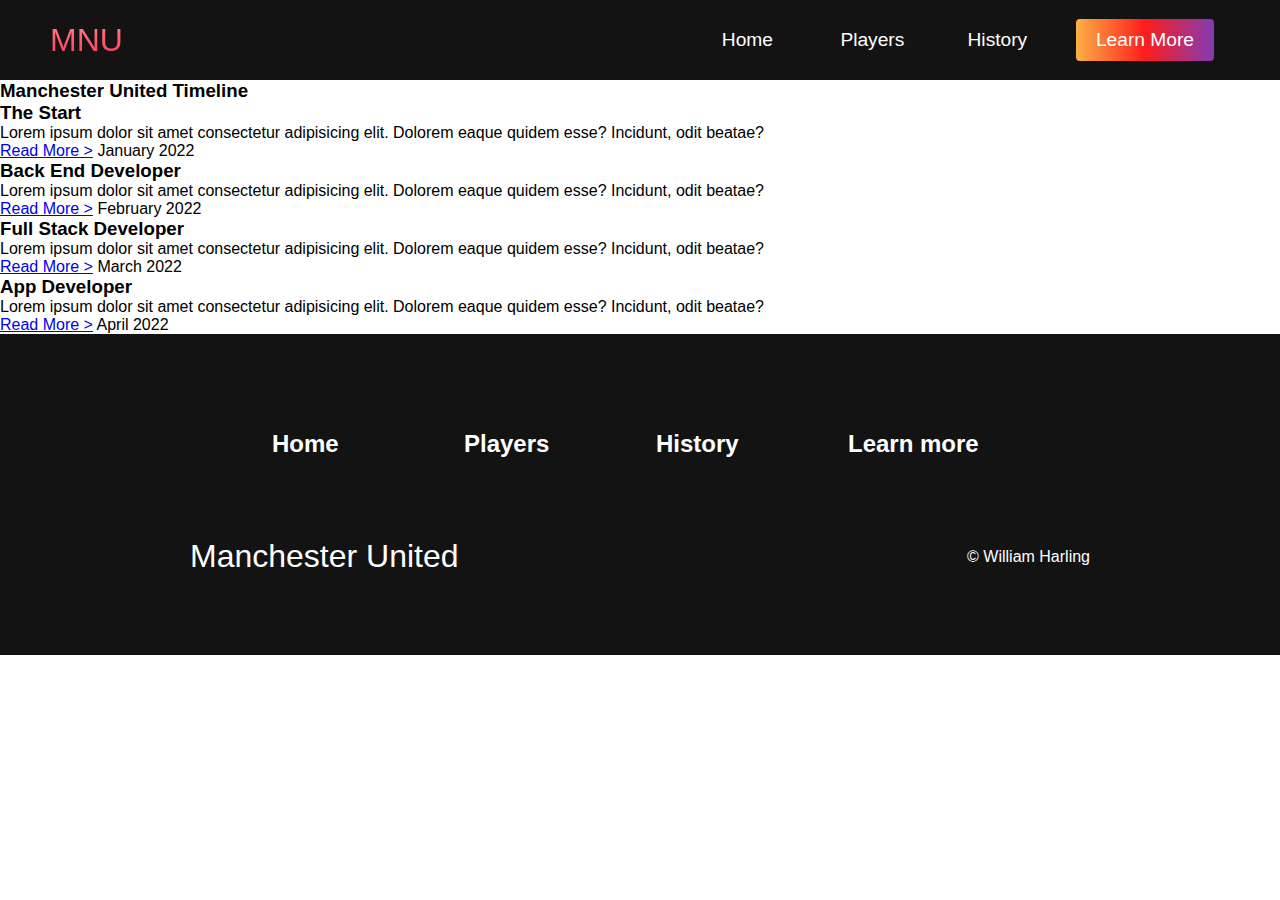
==== history.html @ 0865f935 "v" ====
<!DOCTYPE html>
<html lang="en">
<head>
    <meta charset="UTF-8">
    <meta http-equiv="X-UA-Compatible" content="IE=edge">
    <meta name="viewport" content="width=device-width, initial-scale=1.0">
    <title>Responsive Timeline</title>
    <link rel="stylesheet" href="css/style.css".css>
</head>
<body>
     <!-- Navbaren !-->
     <nav class="navbar">
        <div class="navbar__container">
          <a href="#home" id="navbar__logo">MNU</a>
          <div class="navbar__toggle" id="mobile-menu">
            <span class="bar"></span> <span class="bar"></span>
            <span class="bar"></span>
          </div>
          <ul class="navbar__menu">
            <li class="navbar__item">
              <a href="#home" class="navbar__links" id="home-page">Home</a>
            </li>
            <li class="navbar__item">
              <a href="spelare.html" class="navbar__links" id="about-page">Players</a>
            </li>
            <li class="navbar__item">
              <a href="history.html" class="navbar__links" id="services-page"
                >History</a
              >
            </li>
            <li class="navbar__btn">
              <a href="https://www.manutd.com/" class="button" id="signup" target="_blank">Learn More</a>
            </li>
          </ul>
        </div>
      </nav>
    <div class="mainy">
        <h3 class="heading">Manchester United Timeline</h3>

        <div class="containyr">
            <ul>
                <li>
                    <h3 class="title">The Start</h3>
                    <p>Lorem ipsum dolor sit amet consectetur adipisicing elit. Dolorem eaque quidem esse? Incidunt, odit beatae?</p>
                    <a href="#">Read More ></a>
                    <span class="circle"></span>
                    <span class="date">January 2022</span>
                </li>
                <li>
                    <h3 class="title">Back End Developer</h3>
                    <p>Lorem ipsum dolor sit amet consectetur adipisicing elit. Dolorem eaque quidem esse? Incidunt, odit beatae?</p>
                    <a href="#">Read More ></a>
                    <span class="circle"></span>
                    <span class="date">February 2022</span>
                </li>
                <li>
                    <h3 class="title">Full Stack Developer</h3>
                    <p>Lorem ipsum dolor sit amet consectetur adipisicing elit. Dolorem eaque quidem esse? Incidunt, odit beatae?</p>
                    <a href="#">Read More ></a>
                    <span class="circle"></span>
                    <span class="date">March 2022</span>
                </li>
                <li>
                    <h3 class="title">App Developer</h3>
                    <p>Lorem ipsum dolor sit amet consectetur adipisicing elit. Dolorem eaque quidem esse? Incidunt, odit beatae?</p>
                    <a href="#">Read More ></a>
                    <span class="circle"></span>
                    <span class="date">April 2022</span>
                </li>
            </ul>
        </div>
    </div>
    <div class="footer__container">
        <div class="footer__links">
          <div class="footer__link--wrapper">
            <div class="footer__link--items">
             <a href="#"> <h2>Home</h2></a>            
          </div>
          <div class="footer__link--items">
            <a href="spelare.html"><h2>Players</h2></a>
            
          </div>
        </div>
        <div class="footer__link--wrapper">
          <div class="footer__link--items">
            <a href="history.html"><h2>History</h2></a>

          </div>
          <div class="footer__link--items">
            <a href="#"><h2>Learn more</h2></a>
          
            </div>
          </div>
        </div>
        <section class="social__media">
          <div class="social__media--wrap">
            <div class="footer__logo">
              <a href="/" id="footer__logo">Manchester United</a>
            </div>
            <p class="website__rights">© William Harling</p>
            
          </div>
        </section>
      </div>

      <script src="js/script.js"></script>
</body>
</html>
---- css/style.css ----
* {
  box-sizing: border-box;
  margin: 0;
  padding: 0;
  font-family: 'Kumbh Sans', sans-serif;
  scroll-behavior: smooth;
}

.navbar {
  background: #131313;
  height: 80px;
  display: flex;
  justify-content: center;
  align-items: center;
  font-size: 1.2rem;
  position: sticky;
  top: 0;
  z-index: 999;
}

.navbar__container {
  display: flex;
  justify-content: space-between;
  height: 80px;
  z-index: 1;
  width: 100%;
  max-width: 1300px;
  margin: 0 auto;
  padding: 0 50px;
}

#navbar__logo {
  background-color: #ff8177;
  background-image: linear-gradient(to top, #ff0844 0%, #ffb199 100%);
  background-size: 100%;
  -webkit-background-clip: text;
  background-clip: text;
  -moz-background-clip: text;
  -webkit-text-fill-color: transparent;
  -moz-text-fill-color: transparent;
  display: flex;
  align-items: center;
  cursor: pointer;
  text-decoration: none;
  font-size: 2rem;
}

.navbar__menu {
  display: flex;
  align-items: center;
  list-style: none;
}

.navbar__item {
  height: 80px;
}

.navbar__links {
  color: #fff;
  display: flex;
  align-items: center;
  justify-content: center;
  width: 125px;
  text-decoration: none;
  height: 100%;
  transition: all 0.3s ease;
}

.navbar__btn {
  display: flex;
  justify-content: center;
  align-items: center;
  padding: 0 1rem;
  width: 100%;
}

.button {
  display: flex;
  justify-content: center;
  align-items: center;
  text-decoration: none;
  padding: 10px 20px;
  height: 100%;
  width: 100%;
  border: none;
  outline: none;
  border-radius: 4px;
  background: #833ab4;
  background: -webkit-linear-gradient(to right, #fcb045, #fd1d1d, #833ab4);
  background: linear-gradient(to right, #fcb045, #fd1d1d, #833ab4);
  color: #fff;
  transition: all 0.3s ease;
}

.navbar__links:hover {
  color: #9518fc;
  transition: all 0.3s ease;
}
/* Så att navbaren ska fungera på mobil, när man går in på sidan på mobilen så försvinner alternativen och det blir en hamburgarmeny*/
@media screen and (max-width: 960px) {
  .navbar__container {
    display: flex;
    justify-content: space-between;
    height: 80px;
    z-index: 1;
    width: 100%;
    max-width: 1300px;
    padding: 0;
  }

  .navbar__menu {
    display: grid;
    grid-template-columns: auto;
    margin: 0;
    width: 100%;
    position: absolute;
    top: -1000px;
    opacity: 1;
    transition: all 0.5s ease;
    z-index: -1;
  }

  .navbar__menu.active {
    background: #131313;
    top: 100%;
    opacity: 1;
    transition: all 0.5s ease;
    z-index: 99;
    height: 60vh;
    font-size: 1.6rem;
  }

  #navbar__logo {
    padding-left: 25px;
  }

  .navbar__toggle .bar {
    width: 25px;
    height: 3px;
    margin: 5px auto;
    transition: all 0.3s ease-in-out;
    background: #fff;
  }

  .navbar__item {
    width: 100%;
  }

  .navbar__links {
    text-align: center;
    padding: 2rem;
    width: 100%;
    display: table;
  }

  .navbar__btn {
    padding-bottom: 2rem;
  }

  .button {
    display: flex;
    justify-content: center;
    align-items: center;
    width: 80%;
    height: 80px;
    margin: 0;
  }

  #mobile-menu {
    position: absolute;
    top: 20%;
    right: 5%;
    transform: translate(5%, 20%);
  }

  .navbar__toggle .bar {
    display: block;
    cursor: pointer;
  }

  #mobile-menu.is-active .bar:nth-child(2) {
    opacity: 0;
  }

  #mobile-menu.is-active .bar:nth-child(1) {
    transform: translateY(8px) rotate(45deg);
  }

  #mobile-menu.is-active .bar:nth-child(3) {
    transform: translateY(-8px) rotate(-45deg);
  }
}
.banner {
  background: #672828;
  background: linear-gradient(to right, #a92929, #aa9292);
  padding: 200px 0;
 
}
.banner_players {
  background: #672828;
  background: linear-gradient(to right, #a9298b, #353232);
  padding: 200px 0;
 
}

.banner__container {
  display: flex;
  flex-direction: column;
  justify-content: center;
  align-items: center;
  max-width: 1200px;
  margin: 0 auto;
  height: 90%;
  text-align: center;
  padding: 30px;
}

.banner__heading {
  font-size: 100px;
  margin-bottom: 24px;
  color: #fff;
}

.banner__heading span {
  background: #ee0979; 
  background: -webkit-linear-gradient(
    to right,
    #ae2222,
    #ee0979
  ); 
  background: linear-gradient(
    to right,
    #ae2121,
    #ee0979
  ); 
  background-size: 100%;
  -webkit-background-clip: text;
  background-clip: text;
  -moz-background-clip: text;
  
  -webkit-text-fill-color: transparent;
  -mo-text-fill-color: transparent;
}

.banner__description {
  font-size: 60px;
  background: #da22ff; 
  background: -webkit-linear-gradient(
    to right,
    #9114ff,
    #da22ff
  ); 
  background: linear-gradient(
    to right,
    #8f0eff,
    #da22ff
  ); 
  background-size: 100%;
  -webkit-background-clip: text;
  background-clip: text;
  -moz-background-clip: text;
  -webkit-text-fill-color: transparent;
  -moz-text-fill-color: transparent;
}

.highlight {
  border-bottom: 4px solid rgb(132, 0, 255);
}

@media screen and (max-width: 768px) {
  .banner__heading {
    font-size: 60px;
  }

  .banner__description {
    font-size: 40px;
  }
}
.main__btn {
  font-size: 1.8rem;
  background: #d31616;
 
  padding: 20px 60px;
  border: none;
  border-radius: 4px;
  margin-top: 2rem;
  cursor: pointer;
  position: relative;
  transition: all 0.35s;
  outline: none;
}

.main__btn a {
  position: relative;
  z-index: 2;
  color: #fff;
  text-decoration: none;
}

.main__img--container {
  text-align: center;
 
}

.main__img--card {

  margin: 10px;
  height: 750px;
  width: 750px;
  border-radius: 4px;
  display: flex;
  flex-direction: column;
  justify-content: center;

 
}

.main__container {
  display: grid;
  grid-template-columns: 1fr 1fr;
  align-items: center;
  justify-content: center;
  margin: 0 auto;
  height: 90%;
  z-index: 1;
  width: 100%;
  max-width: 1300px;
  padding: 0 50px;
}


/* För mindre skärmar */
@media screen and (max-width: 700px) {
  .main__container {
    display: grid;
  grid-template-columns: 1fr;
  align-items: center;
  justify-content: center;
  margin:  auto;
  height: 90%;
  z-index: 1;
  width: 100%;
  max-width: 1300px;
  padding:  50px;
}
  }

  .main__img--container {
    display: flex;
    justify-content: center;
  }

  .main__img--card {
    height: 425px;
    width: 425px;
  }

  .main__content {
    text-align: center;
    margin-bottom: 4rem;
  }

  .main__content h1 {
    font-size: 2.5rem;
    margin-top: 2rem;
  }

  .main__content h2 {
    font-size: 3rem;
  }

  .main__content p {
    margin-top: 1rem;
    font-size: 1.5rem;
  }
  


.main {
  background-color: #131313;
  padding: 10rem 0;
}



.main__content {
  color: #fff;
  width: 100%;
}

.main__content h1 {
  font-size: 2rem;
  background-color: #fe3b6f;
  background-image: linear-gradient(to top, #ff087b 0%, #ed1a52 100%);
  background-size: 100%;
  -webkit-background-clip: text;
  background-clip: text;
  -moz-background-clip: text;
  -webkit-text-fill-color: transparent;
  -moz-text-fill-color: transparent;
  text-transform: uppercase;
  margin-bottom: 32px;
}

.main__content h2 {
  font-size: 4rem;
  background: #ff8177; /* fallback for old browsers */
  background: -webkit-linear-gradient(
    to right,
    #9114ff,
    #da22ff
  ); /* Chrome 10-25, Safari 5.1-6 */
  background: linear-gradient(
    to right,
    #8f0eff,
    #da22ff
  ); /* W3C, IE 10+/ Edge, Firefox 16+, Chrome 26+, Opera 12+, Safari 7+ */
  background-size: 100%;
  -webkit-background-clip: text;
  background-clip: text;
  -moz-background-clip: text;
  -webkit-text-fill-color: transparent;
  -moz-text-fill-color: transparent;
}

.main__content p {
  margin-top: 1rem;
  font-size: 2rem;
  font-weight: 700;
}
/*Footern, det som är längst ner på sidan*/
.footer__container {
  background-color: #131313;
  padding: 5rem 0;
  display: flex;
  flex-direction: column;
  justify-content: center;
  align-items: center;
}
/*De olika texterna som finns längst ner*/
#footer__logo {
  color: #fff;
  display: flex;
  align-items: center;
  cursor: pointer;
  text-decoration: none;
  font-size: 2rem;
}

.footer__links {
  width: 100%;
  max-width: 1000px;
  display: flex;
  justify-content: center;
}

.footer__link--wrapper {
  display: flex;
}

.footer__link--items {
  display: flex;
  flex-direction: column;
  align-items: flex-start;
  margin: 16px;
  text-align: left;
  width: 160px;
  box-sizing: border-box;
}

.footer__link--items h2 {
  margin-bottom: 16px;
  color: #fff;
}

.footer__link--items a {
  color: #fff;
  text-decoration: none;
  margin-bottom: 0.5rem;
  transition: 0.3 ease-out;
}

.footer__link--items a:hover {
  color: #e9e9e9;
  transition: 0.3 ease-out;
}

.social__icon--link {
  color: #fff;
  font-size: 24px;
}

.social__media {
  max-width: 1000px;
  width: 100%;
}

.social__media--wrap {
  display: flex;
  justify-content: space-between;
  align-items: center;
  width: 90%;
  max-width: 1000px;
  margin: 40px auto 0 auto;
}

.social__icons {
  display: flex;
  justify-content: space-between;
  align-items: center;
  width: 240px;
}

.website__rights {
  color: #fff;
}
/*Footern blir responsiv*/
@media screen and (max-width: 820px) {
  *{
    margin: 0px;
    padding: 0px;
  }
  .footer__links {
    padding-top: 2rem;
  }

  #footer__logo {
    margin-bottom: 2rem;
  }

  .website__rights {
    margin-bottom: 2rem;
  }

  .footer__link--wrapper {
    flex-direction: column;
  }

  .social__media--wrap {
    flex-direction: column;
  }
}

@media screen and (max-width: 480px) {
  .footer__link--items {
    margin: 0;
    padding: 10px;
    width: 100%;
  }
}

@media screen and (max-width: 446px){
  .main__img--card{
width: 300px;
  }
}
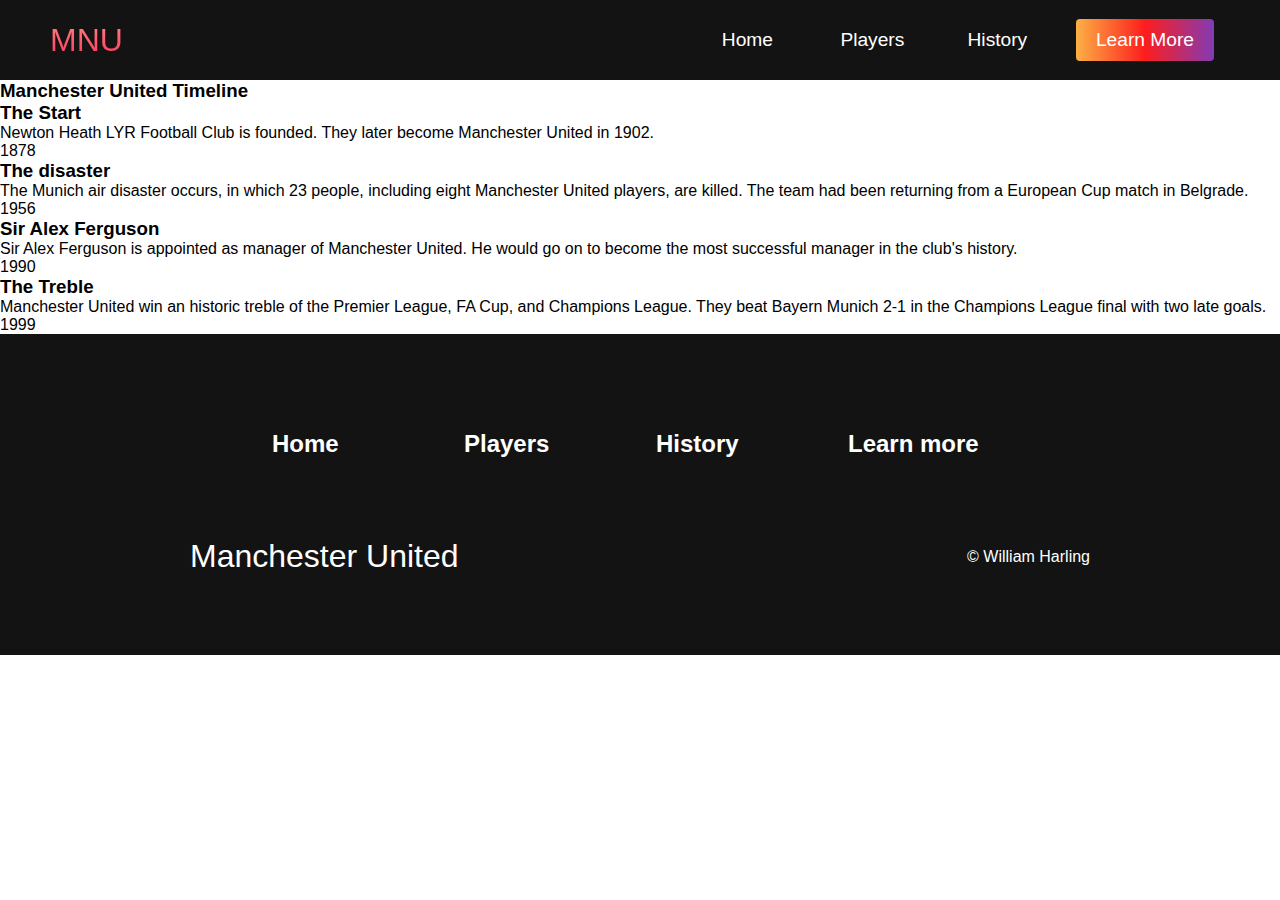
==== commit 5e6eae73: "v" ====
--- a/history.html
+++ b/history.html
@@ -4,8 +4,9 @@
     <meta charset="UTF-8">
     <meta http-equiv="X-UA-Compatible" content="IE=edge">
     <meta name="viewport" content="width=device-width, initial-scale=1.0">
-    <title>Responsive Timeline</title>
+    <title>History</title>
     <link rel="stylesheet" href="css/style.css".css>
+    <link rel="icon" type="image/x-icon" href="img/_f646d7de-83a1-47e5-8108-7965aff51f97-removebg-preview.png">
 </head>
 <body>
      <!-- Navbaren !-->
@@ -18,7 +19,7 @@
           </div>
           <ul class="navbar__menu">
             <li class="navbar__item">
-              <a href="#home" class="navbar__links" id="home-page">Home</a>
+              <a href="index.html" class="navbar__links" id="home-page">Home</a>
             </li>
             <li class="navbar__item">
               <a href="spelare.html" class="navbar__links" id="about-page">Players</a>
@@ -41,32 +42,33 @@
             <ul>
                 <li>
                     <h3 class="title">The Start</h3>
-                    <p>Lorem ipsum dolor sit amet consectetur adipisicing elit. Dolorem eaque quidem esse? Incidunt, odit beatae?</p>
-                    <a href="#">Read More ></a>
+                    <p>Newton Heath LYR Football Club is founded. They later become Manchester United in 1902.</p>
+                    
                     <span class="circle"></span>
-                    <span class="date">January 2022</span>
+                    <span class="date">1878</span>
                 </li>
                 <li>
-                    <h3 class="title">Back End Developer</h3>
-                    <p>Lorem ipsum dolor sit amet consectetur adipisicing elit. Dolorem eaque quidem esse? Incidunt, odit beatae?</p>
-                    <a href="#">Read More ></a>
+                    <h3 class="title">The disaster</h3>
+                    <p>The Munich air disaster occurs, in which 23 people, including eight Manchester United players, are killed. The team had been returning from a European Cup match in Belgrade.</p>
+                   
                     <span class="circle"></span>
-                    <span class="date">February 2022</span>
+                    <span class="date">1956</span>
                 </li>
                 <li>
-                    <h3 class="title">Full Stack Developer</h3>
-                    <p>Lorem ipsum dolor sit amet consectetur adipisicing elit. Dolorem eaque quidem esse? Incidunt, odit beatae?</p>
-                    <a href="#">Read More ></a>
+                    <h3 class="title">Sir Alex Ferguson</h3>
+                    <p>Sir Alex Ferguson is appointed as manager of Manchester United. He would go on to become the most successful manager in the club's history.</p>
+                   
                     <span class="circle"></span>
-                    <span class="date">March 2022</span>
+                    <span class="date">1990</span>
                 </li>
                 <li>
-                    <h3 class="title">App Developer</h3>
-                    <p>Lorem ipsum dolor sit amet consectetur adipisicing elit. Dolorem eaque quidem esse? Incidunt, odit beatae?</p>
-                    <a href="#">Read More ></a>
+                    <h3 class="title">The Treble</h3>
+                    <p> Manchester United win an historic treble of the Premier League, FA Cup, and Champions League. They beat Bayern Munich 2-1 in the Champions League final with two late goals.</p>
+                  
                     <span class="circle"></span>
-                    <span class="date">April 2022</span>
+                    <span class="date">1999</span>
                 </li>
+               
             </ul>
         </div>
     </div>
@@ -74,7 +76,7 @@
         <div class="footer__links">
           <div class="footer__link--wrapper">
             <div class="footer__link--items">
-             <a href="#"> <h2>Home</h2></a>            
+             <a href="index.html"> <h2>Home</h2></a>            
           </div>
           <div class="footer__link--items">
             <a href="spelare.html"><h2>Players</h2></a>
@@ -87,7 +89,7 @@
 
           </div>
           <div class="footer__link--items">
-            <a href="#"><h2>Learn more</h2></a>
+            <a href="https://www.manutd.com/"><h2>Learn more</h2></a>
           
             </div>
           </div>
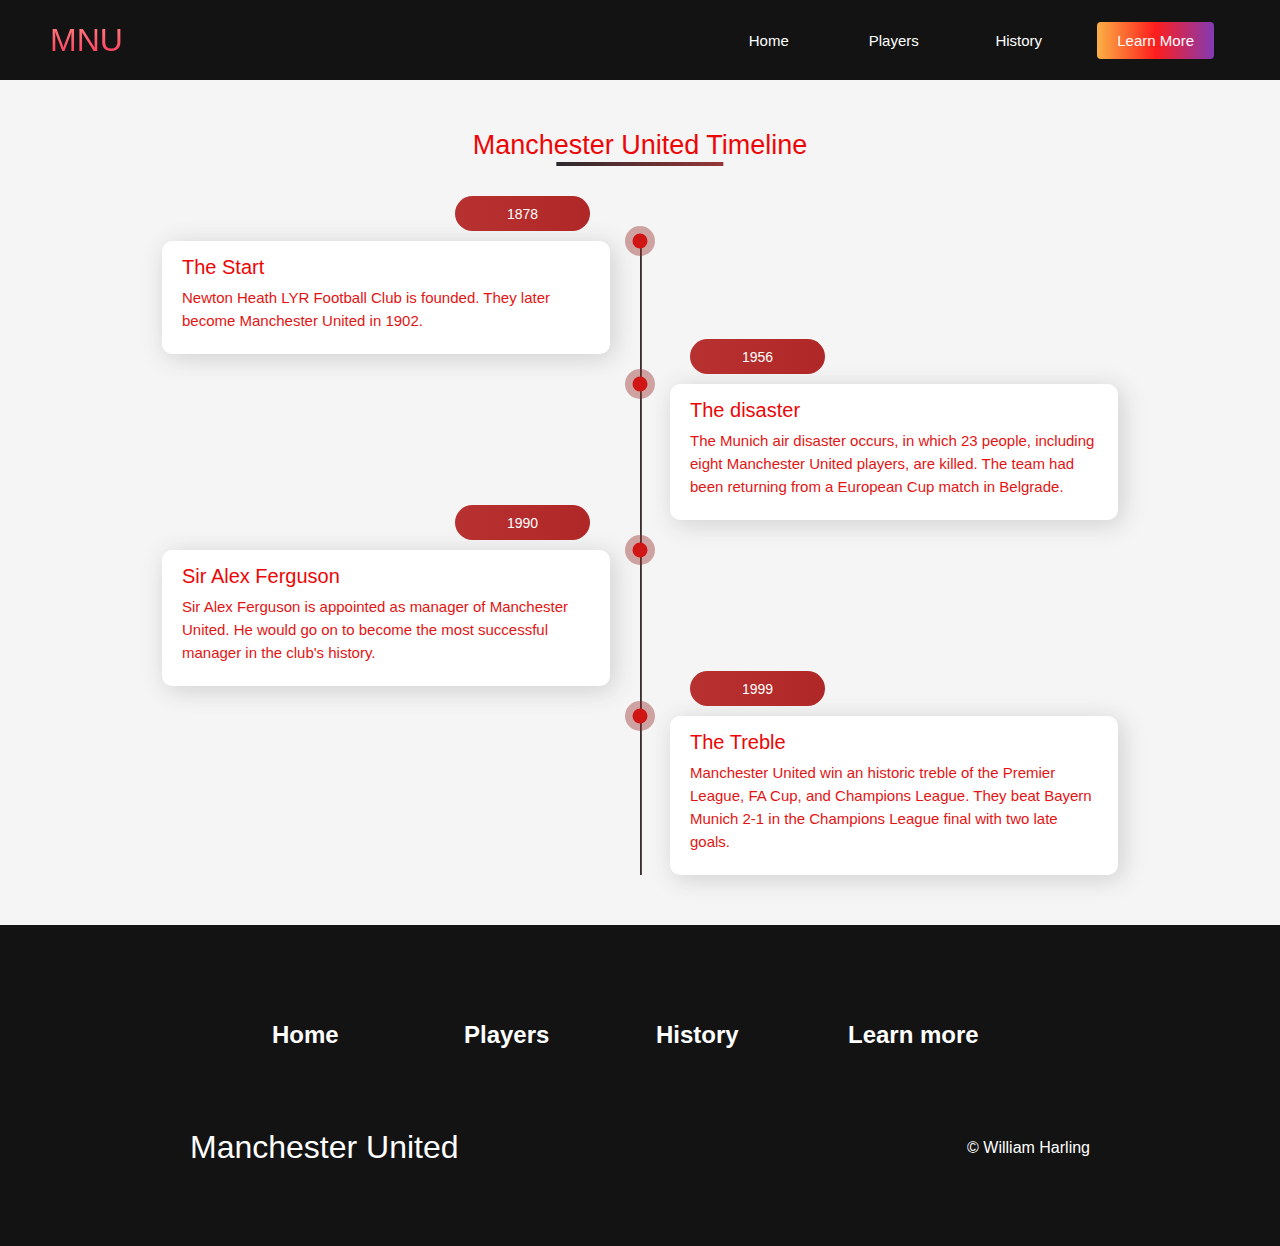
==== commit 32f77079: "v" ====
--- a/history.html
+++ b/history.html
@@ -9,7 +9,7 @@
     <link rel="icon" type="image/x-icon" href="img/_f646d7de-83a1-47e5-8108-7965aff51f97-removebg-preview.png">
 </head>
 <body>
-     <!-- Navbaren !-->
+     <!-- Navbaren är samma kod på alla sidor !-->
      <nav class="navbar">
         <div class="navbar__container">
           <a href="#home" id="navbar__logo">MNU</a>
@@ -35,6 +35,7 @@
           </ul>
         </div>
       </nav>
+      <!--Timelinen som är under navbaren-->
     <div class="mainy">
         <h3 class="heading">Manchester United Timeline</h3>
 
@@ -72,6 +73,7 @@
             </ul>
         </div>
     </div>
+    <!--Footern har samma kod på alla sidor-->
     <div class="footer__container">
         <div class="footer__links">
           <div class="footer__link--wrapper">
--- a/css/style.css
+++ b/css/style.css
@@ -5,7 +5,7 @@
   font-family: 'Kumbh Sans', sans-serif;
   scroll-behavior: smooth;
 }
-
+/*Det som gör så att navbaren ser ut som den gör, färger, storlek etc. */
 .navbar {
   background: #131313;
   height: 80px;
@@ -28,7 +28,7 @@
   margin: 0 auto;
   padding: 0 50px;
 }
-
+/* Loggan i vänstra hörnet, linear gradient är vilka färger den har, webkit och moz är så att linear gradient funkar på till exempel safari*/
 #navbar__logo {
   background-color: #ff8177;
   background-image: linear-gradient(to top, #ff0844 0%, #ffb199 100%);
@@ -44,7 +44,7 @@
   text-decoration: none;
   font-size: 2rem;
 }
-
+/* Vart de olika grejerna i navbaren ska vara någon*/
 .navbar__menu {
   display: flex;
   align-items: center;
@@ -177,7 +177,7 @@
     display: block;
     cursor: pointer;
   }
-
+/* Det som gör att menyn animeras när man klickar på den*/
   #mobile-menu.is-active .bar:nth-child(2) {
     opacity: 0;
   }
@@ -190,6 +190,7 @@
     transform: translateY(-8px) rotate(-45deg);
   }
 }
+/*Det som är under navbaren, bakgrundsfärg*/
 .banner {
   background: #672828;
   background: linear-gradient(to right, #a92929, #aa9292);
@@ -202,7 +203,7 @@
   padding: 200px 0;
  
 }
-
+/* Vart texten ska finnas inuti bannern*/
 .banner__container {
   display: flex;
   flex-direction: column;
@@ -266,7 +267,7 @@
 .highlight {
   border-bottom: 4px solid rgb(132, 0, 255);
 }
-
+/* Så att bannern fungerar på mindre skärmar*/
 @media screen and (max-width: 768px) {
   .banner__heading {
     font-size: 60px;
@@ -276,6 +277,7 @@
     font-size: 40px;
   }
 }
+/* Det som är under bannern, en bild och en knapp*/
 .main__btn {
   font-size: 1.8rem;
   background: #d31616;
@@ -329,7 +331,7 @@
 }
 
 
-/* För mindre skärmar */
+/* För mindre skärmar, detta gör så att när man byter till mobil så hamnar texten ovanför bilden. */
 @media screen and (max-width: 700px) {
   .main__container {
     display: grid;
@@ -404,17 +406,17 @@
 
 .main__content h2 {
   font-size: 4rem;
-  background: #ff8177; /* fallback for old browsers */
+  background: #ff8177; 
   background: -webkit-linear-gradient(
     to right,
     #9114ff,
     #da22ff
-  ); /* Chrome 10-25, Safari 5.1-6 */
+  ); 
   background: linear-gradient(
     to right,
     #8f0eff,
     #da22ff
-  ); /* W3C, IE 10+/ Edge, Firefox 16+, Chrome 26+, Opera 12+, Safari 7+ */
+  ); /* Det funkar på olika browsers*/
   background-size: 100%;
   -webkit-background-clip: text;
   background-clip: text;
@@ -477,12 +479,12 @@
   color: #fff;
   text-decoration: none;
   margin-bottom: 0.5rem;
-  transition: 0.3 ease-out;
+  transition: 0.3s ease-out;
 }
 
 .footer__link--items a:hover {
   color: #e9e9e9;
-  transition: 0.3 ease-out;
+  transition: 0.3s ease-out;
 }
 
 .social__icon--link {
@@ -554,3 +556,174 @@
 width: 300px;
   }
 }
+
+*{
+  padding: 0;
+  margin: 0;
+  box-sizing: border-box;
+}
+/* Detta gör så att jag kan göra samma sak på de andra sidorna, fast med till exempel olika färger*/
+.mainy{
+  width: 100%;
+  height: auto;
+  background-color: rgb(245, 245, 245);
+  font-family: poppins;
+  padding: 50px 0;
+  display: grid;
+  place-items: center;
+}
+.mainy .heading{
+  font-size: 27px;
+  font-weight: 500;
+  color: rgb(236, 6, 6);
+  position: relative;
+  margin-bottom: 80px;
+}
+.heading::after{
+  content: " ";
+  position: absolute;
+  width: 50%;
+  height: 4px;
+  left: 50%;
+  bottom: -5px;
+  background-image: linear-gradient(to right, rgb(43, 41, 46), rgb(150, 54, 54));
+  transform: translateX(-50%);
+}
+
+/* Detta är css för tidslinjekoden  */
+
+.containyr{
+  width: 70%;
+  height: auto;
+  position: relative;
+}
+.containyr ul::after{
+  position: absolute;
+  content: '';
+  width: 2px;
+  height: 100%;
+  background-image: linear-gradient(to right, rgb(41, 34, 34), rgb(104, 89, 89));
+}
+.containyr ul{
+  list-style: none;
+}
+.containyr ul li{
+  width: 50%;
+  height: auto;
+  padding: 15px 20px;
+  background-color: #fff;
+  margin-bottom: 30px;
+  border-radius: 10px;
+  box-shadow: 4px 4px 25px rgba(51, 51, 51, 0.192);
+  position: relative;
+  z-index: 99;
+}
+.containyr ul li:nth-child(odd){
+  float: left;
+  clear: right;
+  transform: translateX(-30px);
+}
+.containyr ul li:nth-child(odd) .date{
+  right: 20px;
+}
+.containyr ul li:nth-child(even){
+  float: right;
+  clear: left;
+  transform: translateX(30px);
+}
+.containyr ul li:nth-child(4){
+  margin-bottom: 0;
+}
+.containyr ul li .title{
+  font-size: 20px;
+  font-weight: 500;
+  color: rgb(236, 6, 6);
+}
+ul li p{
+  font-size: 15px;
+  color: rgb(227, 20, 20);
+  margin: 7px 0;
+  line-height: 23px;
+}
+ul li a{
+  font-size: 15px;
+  color: rgb(236, 6, 6);
+  text-decoration: none;
+}
+ul li .date{
+  position: absolute;
+  top: -45px;
+  width: 135px;
+  height: 35px;
+  border-radius: 20px;
+  color: #fff;
+  background-image: linear-gradient(to right, rgb(184, 49, 49), rgb(176, 39, 39));
+  display: grid;
+  place-items: center;
+  font-size: 14px;
+}
+.containyr ul li .circle{
+  width: 30px;
+  height: 30px;
+  border-radius: 50%;
+  background-color: rgba(151, 37, 37, 0.401);
+  position: absolute;
+  top: 0;
+}
+.containyr ul li .circle::after{
+  content: '';
+  position: absolute;
+  width: 15px;
+  height: 15px;
+  background-color: rgb(208, 21, 21);
+  border-radius: 50%;
+  top: 50%;
+  left: 50%;
+  transform: translate(-50%, -50%);
+}
+.containyr ul li:nth-child(odd) .circle{
+  right: -30px;
+  transform: translate(50%, -50%);
+}
+.containyr ul li:nth-child(even) .circle{
+  left: -30px;
+  transform: translate(-50%, -50%);
+}
+
+/*  Så att tidslinjen blir responsiv */
+
+@media screen and (max-width:1224px){
+  .containyr{
+      width: 85%;
+  }
+}
+
+@media screen and (max-width:993px){
+  .containyr{
+      width: 80%;
+      transform: translateX(15px);
+  }
+  .containyr ul::after{
+      left: -30px;
+  }
+  .containyr ul li{
+      width: 100%;
+      float: none;
+      clear: none;
+      margin-bottom: 80px;
+  }
+  .containyr ul li:nth-child(odd){
+      text-align: left;
+      transform: translateX(0);
+  }
+  .containyr ul li:nth-child(odd) .date{
+      left: 20px;
+  }
+  .containyr ul li:nth-child(odd) .circle{
+      left: -30px;
+      transform: translate(-50%, -50%);
+  }
+  .containyr ul li:nth-child(even){
+      transform: translateX(0);
+  }
+}
